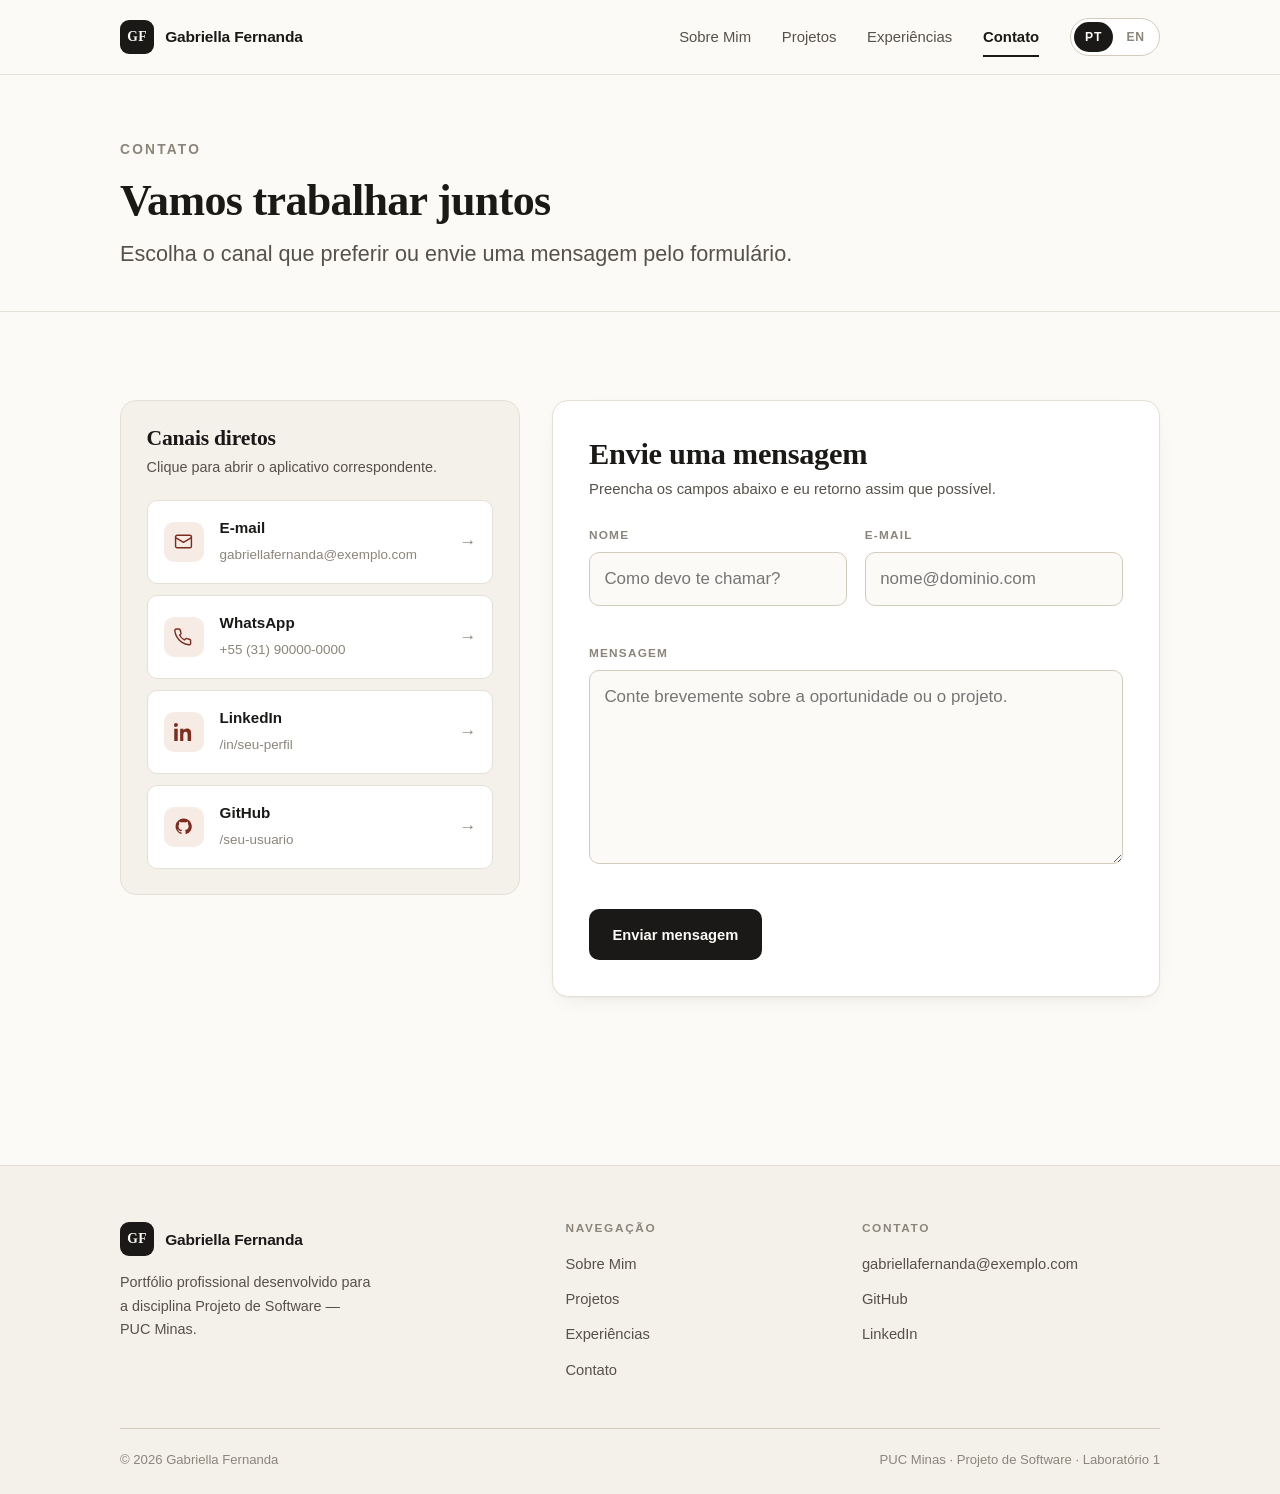
==== contato.html @ fc4c1d40 "portfolio - fase inicial" ====
<!DOCTYPE html>
<html lang="pt-BR">
<head>
  <meta charset="UTF-8">
  <meta name="viewport" content="width=device-width, initial-scale=1">
  <title>Contato — Gabriella Fernanda</title>
  <meta name="description" content="Fale com Gabriella Fernanda por e-mail, WhatsApp ou LinkedIn, ou envie uma mensagem pelo formulário.">
  <meta name="theme-color" content="#FBFAF7">

  <link rel="icon" href="assets/img/favicon.jpg" type="image/svg+xml">
  <link rel="preload" href="assets/fonts/inter-latin-wght-normal.woff2" as="font" type="font/woff2" crossorigin>
  <link rel="preload" href="assets/fonts/fraunces-latin-wght-normal.woff2" as="font" type="font/woff2" crossorigin>
  <link rel="stylesheet" href="assets/css/style.css">
</head>
<body>
  <a class="skip-link" href="#conteudo">Pular para o conteúdo</a>

  <!-- ============================= CABEÇALHO ============================= -->
  <header class="site-header">
    <div class="container site-header__inner">
      <a class="brand" href="index.html">
        <span class="brand__mark" aria-hidden="true">GF</span>
        <span class="brand__name">Gabriella Fernanda</span>
      </a>

      <button class="nav-toggle" type="button" aria-expanded="false"
              aria-controls="nav-principal" aria-label="Abrir menu">
        <span class="nav-toggle__bars" aria-hidden="true"></span>
      </button>

      <nav class="nav" id="nav-principal" aria-label="Navegação principal">
        <a class="nav__link" href="index.html"
           data-pt="Sobre Mim" data-en="About Me">Sobre Mim</a>
        <a class="nav__link" href="projetos.html"
           data-pt="Projetos" data-en="Projects">Projetos</a>
        <a class="nav__link" href="experiencias.html"
           data-pt="Experiências" data-en="Experience">Experiências</a>
        <a class="nav__link" href="contato.html" aria-current="page"
           data-pt="Contato" data-en="Contact">Contato</a>

        <div class="lang" role="group" aria-label="Idioma do site">
          <button type="button" class="lang__btn" data-lang-btn="pt" aria-pressed="true">PT</button>
          <button type="button" class="lang__btn" data-lang-btn="en" aria-pressed="false">EN</button>
        </div>
      </nav>
    </div>
  </header>

  <main id="conteudo">

    <!-- ============================ TÍTULO DA PÁGINA ============================ -->
    <section class="page-hero">
      <div class="container">
        <p class="eyebrow" data-pt="Contato" data-en="Contact">Contato</p>
        <h1 data-pt="Vamos trabalhar juntos" data-en="Let's work together">Vamos trabalhar juntos</h1>
        <p class="lead"
           data-pt="Escolha o canal que preferir ou envie uma mensagem pelo formulário."
           data-en="Pick your preferred channel or send a message through the form.">
          Escolha o canal que preferir ou envie uma mensagem pelo formulário.
        </p>
      </div>
    </section>

    <!-- =============================== CONTATO =============================== -->
    <section class="section" aria-labelledby="titulo-contato">
      <div class="container">
        <h2 class="visually-hidden" id="titulo-contato">Canais de contato e formulário</h2>

        <div class="contact-grid">

          <!-- ---------------------- canais diretos ---------------------- -->
          <aside class="channels" aria-labelledby="titulo-canais">
            <h3 id="titulo-canais" style="font-family:var(--font-display);font-size:var(--step-1);letter-spacing:-.01em;text-transform:none;color:var(--ink);margin-bottom:.35rem"
                data-pt="Canais diretos" data-en="Direct channels">Canais diretos</h3>
            <p class="muted" style="font-size:.9rem"
               data-pt="Clique para abrir o aplicativo correspondente."
               data-en="Click to open the corresponding app.">
              Clique para abrir o aplicativo correspondente.
            </p>

            <!-- TODO Lab01S02: trocar pelos seus endereços, número e perfis reais. -->
            <ul class="channel-list">
              <li>
                <a class="channel" href="mailto:gabriellafernanda@exemplo.com">
                  <span class="channel__icon" aria-hidden="true">
                    <svg width="19" height="19" viewBox="0 0 24 24" fill="none" stroke="currentColor" stroke-width="1.8" stroke-linecap="round" stroke-linejoin="round">
                      <rect x="2" y="4" width="20" height="16" rx="2"/><path d="m2 7 10 6 10-6"/>
                    </svg>
                  </span>
                  <span>
                    <span class="channel__label">E-mail</span>
                    <span class="channel__value">gabriellafernanda@exemplo.com</span>
                  </span>
                  <span class="channel__arrow" aria-hidden="true">→</span>
                </a>
              </li>

              <li>
                <a class="channel" href="https://wa.me/5531900000000" target="_blank" rel="noopener">
                  <span class="channel__icon" aria-hidden="true">
                    <svg width="19" height="19" viewBox="0 0 24 24" fill="none" stroke="currentColor" stroke-width="1.8" stroke-linecap="round" stroke-linejoin="round">
                      <path d="M21 15.5v3a2 2 0 0 1-2.2 2 19.8 19.8 0 0 1-8.6-3.1 19.5 19.5 0 0 1-6-6A19.8 19.8 0 0 1 1 2.7 2 2 0 0 1 3 .5h3a2 2 0 0 1 2 1.7c.1 1 .4 1.9.7 2.8a2 2 0 0 1-.4 2.1L7.1 8.4a16 16 0 0 0 6 6l1.3-1.3a2 2 0 0 1 2.1-.4c.9.3 1.8.6 2.8.7a2 2 0 0 1 1.7 2Z" transform="translate(0 2)"/>
                    </svg>
                  </span>
                  <span>
                    <span class="channel__label">WhatsApp</span>
                    <span class="channel__value">+55 (31) 90000-0000</span>
                  </span>
                  <span class="channel__arrow" aria-hidden="true">→</span>
                </a>
              </li>

              <li>
                <a class="channel" href="https://www.linkedin.com/" target="_blank" rel="noopener">
                  <span class="channel__icon" aria-hidden="true">
                    <svg width="19" height="19" viewBox="0 0 24 24" fill="currentColor">
                      <path d="M4.98 3.5A2.5 2.5 0 1 1 0 3.5a2.5 2.5 0 0 1 4.98 0ZM.3 8.4h4.4V24H.3V8.4Zm7.5 0h4.2v2.1h.1c.6-1.1 2-2.3 4.2-2.3 4.5 0 5.3 2.9 5.3 6.7V24h-4.4v-7.6c0-1.8 0-4.2-2.5-4.2s-2.9 2-2.9 4.1V24H7.8V8.4Z"/>
                    </svg>
                  </span>
                  <span>
                    <span class="channel__label">LinkedIn</span>
                    <span class="channel__value">/in/seu-perfil</span>
                  </span>
                  <span class="channel__arrow" aria-hidden="true">→</span>
                </a>
              </li>

              <li>
                <a class="channel" href="https://github.com/" target="_blank" rel="noopener">
                  <span class="channel__icon" aria-hidden="true">
                    <svg width="19" height="19" viewBox="0 0 24 24" fill="currentColor">
                      <path d="M12 2A10 10 0 0 0 8.8 21.5c.5.1.7-.2.7-.5v-1.7C6.7 19.9 6.1 18 6.1 18c-.5-1.2-1.2-1.5-1.2-1.5-.9-.7.1-.7.1-.7 1 .1 1.6 1.1 1.6 1.1.9 1.6 2.4 1.1 3 .9.1-.7.4-1.1.7-1.4-2.2-.3-4.6-1.1-4.6-5 0-1.1.4-2 1-2.7-.1-.3-.5-1.3.1-2.7 0 0 .9-.3 2.8 1 .8-.2 1.7-.3 2.5-.3s1.7.1 2.5.3c1.9-1.3 2.8-1 2.8-1 .6 1.4.2 2.4.1 2.7.7.7 1 1.6 1 2.7 0 3.9-2.4 4.7-4.6 5 .4.3.7.9.7 1.9v2.8c0 .3.2.6.7.5A10 10 0 0 0 12 2Z"/>
                    </svg>
                  </span>
                  <span>
                    <span class="channel__label">GitHub</span>
                    <span class="channel__value">/seu-usuario</span>
                  </span>
                  <span class="channel__arrow" aria-hidden="true">→</span>
                </a>
              </li>
            </ul>
          </aside>

          <!-- ------------------------ formulário ------------------------ -->
          <div class="form-card">
            <h3 style="font-family:var(--font-display);font-size:var(--step-2);letter-spacing:-.01em"
                data-pt="Envie uma mensagem" data-en="Send a message">Envie uma mensagem</h3>
            <p class="muted" style="font-size:.93rem;margin-top:.4rem"
               data-pt="Preencha os campos abaixo e eu retorno assim que possível."
               data-en="Fill in the fields below and I will get back to you as soon as possible.">
              Preencha os campos abaixo e eu retorno assim que possível.
            </p>

            <!-- TODO Lab01S02: conectar o envio real (EmailJS, Formspree ou back-end próprio). -->
            <form data-contact-form data-mailto="gabriellafernanda@exemplo.com" novalidate>
              <div class="form-grid">
                <div class="field">
                  <label for="nome" data-pt="Nome" data-en="Name">Nome</label>
                  <input type="text" id="nome" name="nome" autocomplete="name"
                         placeholder="Como devo te chamar?"
                         data-pt="Como devo te chamar?" data-en="What should I call you?"
                         data-lang-attr="placeholder" required>
                  <span class="field__error" aria-live="polite"></span>
                </div>

                <div class="field">
                  <label for="email" data-pt="E-mail" data-en="E-mail">E-mail</label>
                  <input type="email" id="email" name="email" autocomplete="email"
                         placeholder="nome@dominio.com"
                         data-pt="nome@dominio.com" data-en="name@domain.com"
                         data-lang-attr="placeholder" required>
                  <span class="field__error" aria-live="polite"></span>
                </div>

                <div class="field field--full">
                  <label for="mensagem" data-pt="Mensagem" data-en="Message">Mensagem</label>
                  <textarea id="mensagem" name="mensagem" rows="6"
                            placeholder="Conte brevemente sobre a oportunidade ou o projeto."
                            data-pt="Conte brevemente sobre a oportunidade ou o projeto."
                            data-en="Briefly describe the opportunity or project."
                            data-lang-attr="placeholder" required></textarea>
                  <span class="field__error" aria-live="polite"></span>
                </div>
              </div>

              <div class="form-actions">
                <button type="submit" class="btn btn--primary"
                        data-pt="Enviar mensagem" data-en="Send message">Enviar mensagem</button>
              </div>

              <p class="form-status" data-form-status role="status" aria-live="polite" hidden></p>
            </form>
          </div>

        </div>
      </div>
    </section>

  </main>

  <!-- ============================== RODAPÉ ============================== -->
  <footer class="site-footer">
    <div class="container">
      <div class="site-footer__grid">
        <div>
          <a class="brand" href="index.html">
            <span class="brand__mark" aria-hidden="true">GF</span>
            <span class="brand__name">Gabriella Fernanda</span>
          </a>
          <p class="muted" style="margin-top:.9rem;font-size:.9rem;max-width:34ch"
             data-pt="Portfólio profissional desenvolvido para a disciplina Projeto de Software — PUC Minas."
             data-en="Professional portfolio built for the Software Design course — PUC Minas.">
            Portfólio profissional desenvolvido para a disciplina Projeto de Software — PUC Minas.
          </p>
        </div>

        <div>
          <h3 data-pt="Navegação" data-en="Navigation">Navegação</h3>
          <ul class="footer-nav">
            <li><a href="index.html" data-pt="Sobre Mim" data-en="About Me">Sobre Mim</a></li>
            <li><a href="projetos.html" data-pt="Projetos" data-en="Projects">Projetos</a></li>
            <li><a href="experiencias.html" data-pt="Experiências" data-en="Experience">Experiências</a></li>
            <li><a href="contato.html" data-pt="Contato" data-en="Contact">Contato</a></li>
          </ul>
        </div>

        <div>
          <h3 data-pt="Contato" data-en="Contact">Contato</h3>
          <ul class="footer-nav">
            <li><a href="mailto:gabriellafernanda@exemplo.com">gabriellafernanda@exemplo.com</a></li>
            <li><a href="https://github.com/" target="_blank" rel="noopener">GitHub</a></li>
            <li><a href="https://www.linkedin.com/" target="_blank" rel="noopener">LinkedIn</a></li>
          </ul>
        </div>
      </div>

      <div class="site-footer__bottom">
        <span>© <span data-year>2026</span> Gabriella Fernanda</span>
        <span>PUC Minas · Projeto de Software · Laboratório 1</span>
      </div>
    </div>
  </footer>

  <script src="assets/js/main.js" defer></script>
</body>
</html>
---- assets/css/style.css ----
@font-face {
  font-family: "Fraunces";
  font-style: normal;
  font-weight: 100 900;
  font-display: swap;
  src: url("../fonts/fraunces-latin-wght-normal.woff2") format("woff2");
  unicode-range: U+0000-00FF, U+0131, U+0152-0153, U+02BB-02BC, U+02C6, U+02DA,
                 U+02DC, U+0304, U+0308, U+0329, U+2000-206F, U+20AC, U+2122,
                 U+2191, U+2193, U+2212, U+2215, U+FEFF, U+FFFD;
}
@font-face {
  font-family: "Fraunces";
  font-style: normal;
  font-weight: 100 900;
  font-display: swap;
  src: url("../fonts/fraunces-latin-ext-wght-normal.woff2") format("woff2");
  unicode-range: U+0100-02BA, U+02BD-02C5, U+02C7-02CC, U+02CE-02D7, U+02DD-02FF,
                 U+1E00-1E9F, U+1EF2-1EFF, U+2020, U+20A0-20AB, U+20AD-20C0,
                 U+2113, U+2C60-2C7F, U+A720-A7FF;
}
@font-face {
  font-family: "Fraunces";
  font-style: italic;
  font-weight: 100 900;
  font-display: swap;
  src: url("../fonts/fraunces-latin-wght-italic.woff2") format("woff2");
  unicode-range: U+0000-00FF, U+0131, U+0152-0153, U+02BB-02BC, U+02C6, U+02DA,
                 U+02DC, U+0304, U+0308, U+0329, U+2000-206F, U+20AC, U+2122,
                 U+2191, U+2193, U+2212, U+2215, U+FEFF, U+FFFD;
}
@font-face {
  font-family: "Inter";
  font-style: normal;
  font-weight: 100 900;
  font-display: swap;
  src: url("../fonts/inter-latin-wght-normal.woff2") format("woff2");
  unicode-range: U+0000-00FF, U+0131, U+0152-0153, U+02BB-02BC, U+02C6, U+02DA,
                 U+02DC, U+0304, U+0308, U+0329, U+2000-206F, U+20AC, U+2122,
                 U+2191, U+2193, U+2212, U+2215, U+FEFF, U+FFFD;
}
@font-face {
  font-family: "Inter";
  font-style: normal;
  font-weight: 100 900;
  font-display: swap;
  src: url("../fonts/inter-latin-ext-wght-normal.woff2") format("woff2");
  unicode-range: U+0100-02BA, U+02BD-02C5, U+02C7-02CC, U+02CE-02D7, U+02DD-02FF,
                 U+1E00-1E9F, U+1EF2-1EFF, U+2020, U+20A0-20AB, U+20AD-20C0,
                 U+2113, U+2C60-2C7F, U+A720-A7FF;
}

/* ------------------------------------------------ 1. Tokens */
:root {
  /* cores — identidade clara / editorial */
  --paper:       #FBFAF7;
  --paper-2:     #F4F1EA;
  --card:        #FFFFFF;
  --ink:         #1A1917;
  --ink-2:       #56514A;
  --ink-3:       #8B857A;
  --line:        #E5E0D5;
  --line-strong: #D3CCBD;
  --accent:      #A63D2A;
  --accent-ink:  #7E2C1D;
  --accent-soft: #F7EBE6;

  /* tipografia */
  --font-display: "Fraunces", "Iowan Old Style", Georgia, "Times New Roman", serif;
  --font-text:    "Inter", -apple-system, BlinkMacSystemFont, "Segoe UI", Roboto, Arial, sans-serif;

  /* escala */
  --step--1: clamp(0.80rem, 0.78rem + 0.10vw, 0.86rem);
  --step-0:  clamp(0.98rem, 0.95rem + 0.16vw, 1.06rem);
  --step-1:  clamp(1.15rem, 1.08rem + 0.35vw, 1.35rem);
  --step-2:  clamp(1.45rem, 1.30rem + 0.75vw, 1.95rem);
  --step-3:  clamp(1.85rem, 1.55rem + 1.50vw, 2.85rem);
  --step-4:  clamp(2.30rem, 1.75rem + 2.60vw, 4.10rem);

  /* espaçamento e forma */
  --container: 1120px;
  --gutter: clamp(1.25rem, 4vw, 2.5rem);
  --radius: 10px;
  --radius-lg: 16px;
  --header-h: 74px;
  --shadow: 0 1px 2px rgba(26, 25, 23, .04), 0 8px 24px -12px rgba(26, 25, 23, .12);
  --shadow-lg: 0 2px 4px rgba(26, 25, 23, .05), 0 20px 48px -20px rgba(26, 25, 23, .22);
  --ease: cubic-bezier(.2, .8, .2, 1);
}

/* -------------------------------------------- 2. Reset/base */
*, *::before, *::after { box-sizing: border-box; }

html { -webkit-text-size-adjust: 100%; scroll-behavior: smooth; }

body {
  margin: 0;
  background: var(--paper);
  color: var(--ink);
  font-family: var(--font-text);
  font-size: var(--step-0);
  line-height: 1.65;
  -webkit-font-smoothing: antialiased;
  text-rendering: optimizeLegibility;
}

img, svg { max-width: 100%; display: block; }

/* height:auto impede que os atributos width/height do HTML travem a
   altura e anulem o aspect-ratio definido no CSS */
img { height: auto; }

a { color: inherit; }

button, input, textarea, select { font: inherit; color: inherit; }

hr { border: 0; border-top: 1px solid var(--line); margin: 0; }

::selection { background: var(--accent-soft); color: var(--accent-ink); }

/* ------------------------------------------- 3. Tipografia */
h1, h2, h3, h4 {
  font-family: var(--font-display);
  font-weight: 600;
  line-height: 1.12;
  letter-spacing: -0.015em;
  margin: 0;
  text-wrap: balance;
}

h1 { font-size: var(--step-4); }
h2 { font-size: var(--step-3); }
h3 { font-size: var(--step-1); letter-spacing: -0.01em; }

p { margin: 0 0 1em; max-width: 68ch; text-wrap: pretty; }
p:last-child { margin-bottom: 0; }

.eyebrow {
  font-family: var(--font-text);
  font-size: var(--step--1);
  font-weight: 600;
  letter-spacing: .16em;
  text-transform: uppercase;
  color: var(--ink-3);
  margin: 0 0 .9rem;
}

.lead { font-size: var(--step-1); color: var(--ink-2); line-height: 1.55; }

.muted { color: var(--ink-2); }

.link {
  color: var(--accent-ink);
  text-decoration: none;
  border-bottom: 1px solid color-mix(in srgb, var(--accent) 40%, transparent);
  padding-bottom: 1px;
  transition: border-color .18s, color .18s;
}
.link:hover { border-bottom-color: var(--accent); }

/* -------------------------------------------- 4. Containers */
.container {
  width: 100%;
  max-width: var(--container);
  margin-inline: auto;
  padding-inline: var(--gutter);
}

.section { padding-block: clamp(3rem, 7vw, 5.5rem); }
.section--tight { padding-block: clamp(2rem, 4vw, 3rem); }
.section--alt { background: var(--paper-2); }

.section-head { margin-bottom: clamp(1.75rem, 4vw, 2.75rem); }

.stack > * + * { margin-top: 1rem; }

/* --------------------------------- 5. Cabeçalho e navegação */
.site-header {
  position: sticky;
  top: 0;
  z-index: 60;
  background: color-mix(in srgb, var(--paper) 88%, transparent);
  backdrop-filter: saturate(1.4) blur(10px);
  border-bottom: 1px solid var(--line);
}

.site-header__inner {
  min-height: var(--header-h);
  display: flex;
  align-items: center;
  gap: 1.25rem;
}

.brand {
  display: inline-flex;
  align-items: center;
  gap: .7rem;
  text-decoration: none;
  font-weight: 700;
  letter-spacing: -0.01em;
  margin-right: auto;
}
.brand__mark {
  width: 34px; height: 34px;
  display: grid; place-items: center;
  border-radius: 9px;
  background: var(--ink);
  color: var(--paper);
  font-family: var(--font-display);
  font-size: .85rem;
  letter-spacing: .02em;
  flex: none;
}
.brand__name { font-size: .97rem; }

.nav { display: flex; align-items: center; gap: clamp(1rem, 2.4vw, 2rem); }

.nav__link {
  position: relative;
  text-decoration: none;
  font-size: .93rem;
  font-weight: 500;
  color: var(--ink-2);
  padding-block: .35rem;
  transition: color .18s;
}
.nav__link::after {
  content: "";
  position: absolute; left: 0; right: 0; bottom: -2px;
  height: 2px; background: var(--ink);
  transform: scaleX(0); transform-origin: left;
  transition: transform .22s var(--ease);
}
.nav__link:hover { color: var(--ink); }
.nav__link:hover::after { transform: scaleX(1); }
.nav__link[aria-current="page"] { color: var(--ink); font-weight: 600; }
.nav__link[aria-current="page"]::after { transform: scaleX(1); }

/* alternador de idioma PT / EN */
.lang {
  display: inline-flex;
  align-items: center;
  gap: 2px;
  padding: 3px;
  border: 1px solid var(--line-strong);
  border-radius: 999px;
  background: var(--card);
}
.lang__btn {
  border: 0;
  background: transparent;
  border-radius: 999px;
  padding: .3rem .7rem;
  font-size: .76rem;
  font-weight: 700;
  letter-spacing: .06em;
  color: var(--ink-3);
  cursor: pointer;
  transition: background .18s, color .18s;
}
.lang__btn[aria-pressed="true"] { background: var(--ink); color: var(--paper); }

/* botão hambúrguer (mobile) */
.nav-toggle {
  display: none;
  width: 42px; height: 42px;
  align-items: center; justify-content: center;
  border: 1px solid var(--line-strong);
  border-radius: 9px;
  background: var(--card);
  cursor: pointer;
}
.nav-toggle__bars, .nav-toggle__bars::before, .nav-toggle__bars::after {
  content: "";
  display: block;
  width: 18px; height: 2px;
  background: var(--ink);
  border-radius: 2px;
  transition: transform .22s var(--ease), opacity .18s;
}
.nav-toggle__bars::before { transform: translateY(-6px); }
.nav-toggle__bars::after  { transform: translateY(4px); }
.nav-toggle[aria-expanded="true"] .nav-toggle__bars { background: transparent; }
.nav-toggle[aria-expanded="true"] .nav-toggle__bars::before { transform: rotate(45deg); }
.nav-toggle[aria-expanded="true"] .nav-toggle__bars::after  { transform: translateY(-2px) rotate(-45deg); }

/* --------------------------------------------- 6. Rodapé */
.site-footer {
  background: var(--paper-2);
  border-top: 1px solid var(--line);
  padding-block: clamp(2.5rem, 5vw, 3.5rem) 1.5rem;
  margin-top: clamp(3rem, 7vw, 5rem);
}
.site-footer__grid {
  display: grid;
  grid-template-columns: 1.6fr 1fr 1.2fr;
  gap: clamp(1.5rem, 4vw, 3rem);
}
.site-footer h3 {
  font-family: var(--font-text);
  font-size: .74rem;
  font-weight: 700;
  letter-spacing: .14em;
  text-transform: uppercase;
  color: var(--ink-3);
  margin-bottom: .9rem;
}
.footer-nav { list-style: none; margin: 0; padding: 0; display: grid; gap: .45rem; }
.footer-nav a { text-decoration: none; color: var(--ink-2); font-size: .92rem; }
.footer-nav a:hover { color: var(--accent-ink); }
.site-footer__bottom {
  margin-top: clamp(2rem, 4vw, 2.75rem);
  padding-top: 1.25rem;
  border-top: 1px solid var(--line-strong);
  display: flex; flex-wrap: wrap; gap: .5rem 1.5rem;
  justify-content: space-between;
  font-size: .82rem;
  color: var(--ink-3);
}

/* ---------------------------------------- 7. Componentes */
/* botões */
.btn {
  display: inline-flex; align-items: center; justify-content: center; gap: .5rem;
  padding: .78rem 1.4rem;
  border-radius: var(--radius);
  border: 1px solid transparent;
  font-size: .92rem; font-weight: 600;
  text-decoration: none;
  cursor: pointer;
  transition: transform .16s var(--ease), background .18s, border-color .18s, color .18s;
}
.btn:active { transform: translateY(1px); }
.btn--primary { background: var(--ink); color: var(--paper); }
.btn--primary:hover { background: var(--accent-ink); }
.btn--ghost { background: transparent; border-color: var(--line-strong); color: var(--ink); }
.btn--ghost:hover { border-color: var(--ink); background: var(--card); }
.btn--light { background: var(--paper); color: var(--ink); }
.btn--light:hover { background: #fff; }

.btn-row { display: flex; flex-wrap: wrap; gap: .75rem; margin-top: 1.75rem; }

/* chips / tags */
.chips { display: flex; flex-wrap: wrap; gap: .5rem; padding: 0; margin: 0; list-style: none; }
.chip {
  display: inline-flex; align-items: center; gap: .4rem;
  padding: .33rem .8rem;
  border: 1px solid var(--line-strong);
  border-radius: 999px;
  background: var(--card);
  font-size: .8rem;
  color: var(--ink-2);
  white-space: nowrap;
}
.chip--status { color: var(--accent-ink); background: var(--accent-soft); border-color: color-mix(in srgb, var(--accent) 25%, transparent); font-weight: 600; }
.chip--status .dot { width: 7px; height: 7px; border-radius: 50%; background: var(--accent); flex: none; }

/* filtro de projetos */
.filters { display: flex; flex-wrap: wrap; gap: .5rem; }
.filter {
  padding: .4rem .95rem;
  border: 1px solid var(--line-strong);
  border-radius: 999px;
  background: var(--card);
  font-size: .84rem; font-weight: 500;
  color: var(--ink-2);
  cursor: pointer;
  transition: background .18s, color .18s, border-color .18s;
}
.filter:hover { border-color: var(--ink-3); }
.filter[aria-pressed="true"] { background: var(--ink); border-color: var(--ink); color: var(--paper); }

/* cards */
.cards { display: grid; grid-template-columns: repeat(3, 1fr); gap: 1.25rem; }
.card {
  background: var(--card);
  border: 1px solid var(--line);
  border-radius: var(--radius-lg);
  padding: 1.6rem;
  box-shadow: var(--shadow);
}
.card__icon {
  width: 40px; height: 40px;
  display: grid; place-items: center;
  border-radius: 10px;
  background: var(--accent-soft);
  color: var(--accent-ink);
  margin-bottom: 1.1rem;
}
.card h3 { margin-bottom: .5rem; }
.card p { font-size: .93rem; color: var(--ink-2); }

/* linha do tempo de projetos */
.timeline { position: relative; margin: 0; padding: 0 0 0 clamp(0px, 3vw, 92px); list-style: none; }
.timeline::before {
  content: "";
  position: absolute;
  left: clamp(7px, calc(3vw + 7px), 99px);
  top: 18px; bottom: 18px;
  width: 2px; background: var(--line-strong);
}
.timeline > li { position: relative; padding-left: 3.25rem; }
.timeline > li + li { margin-top: clamp(2rem, 4vw, 3rem); }
.timeline__marker {
  position: absolute; left: 0; top: 14px;
  width: 16px; height: 16px; border-radius: 50%;
  background: var(--ink);
  box-shadow: 0 0 0 5px var(--paper), 0 0 0 6px var(--line-strong);
}
.timeline__year {
  position: absolute; left: -84px; top: 10px;
  width: 68px; text-align: right;
  font-size: .85rem; font-weight: 700; color: var(--ink-2);
  font-variant-numeric: tabular-nums;
}

.project {
  display: grid;
  grid-template-columns: 340px 1fr;
  background: var(--card);
  border: 1px solid var(--line);
  border-radius: var(--radius-lg);
  overflow: hidden;
  box-shadow: var(--shadow);
  transition: box-shadow .25s var(--ease), transform .25s var(--ease);
}
.project:hover { box-shadow: var(--shadow-lg); transform: translateY(-2px); }
.project__media { background: var(--paper-2); border-right: 1px solid var(--line); }
.project__media img { width: 100%; height: 100%; object-fit: cover; aspect-ratio: 4 / 3; }
.project__body { padding: 1.6rem 1.75rem; display: flex; flex-direction: column; gap: .9rem; }
.project__body h3 { font-size: var(--step-2); }
.project__desc { font-size: .95rem; color: var(--ink-2); margin: 0; }
.project__links {
  margin-top: auto; padding-top: 1rem; border-top: 1px solid var(--line);
  display: flex; flex-wrap: wrap; gap: .35rem 1.5rem; align-items: center;
}
.project__link {
  display: inline-flex; align-items: center; gap: .45rem;
  font-size: .9rem; font-weight: 600; text-decoration: none;
  color: var(--ink);
  border-bottom: 1px solid var(--line-strong);
  padding-bottom: 2px;
  transition: color .18s, border-color .18s;
}
.project__link:hover { color: var(--accent-ink); border-color: var(--accent); }
.project__link--muted { color: var(--ink-2); font-weight: 500; }

/* lista de experiências */
.experiences { list-style: none; margin: 0; padding: 0; border-top: 1px solid var(--line); }
.experience {
  display: grid;
  grid-template-columns: 220px 1fr;
  gap: clamp(1rem, 3vw, 2.5rem);
  padding-block: clamp(1.5rem, 3vw, 2.25rem);
  border-bottom: 1px solid var(--line);
}
.experience__meta { display: flex; flex-direction: column; gap: .6rem; align-items: flex-start; }
.experience__period { font-size: .88rem; font-weight: 600; color: var(--ink-2); font-variant-numeric: tabular-nums; }
.experience h3 { font-size: var(--step-1); margin-bottom: .15rem; }
.experience__role { font-size: .92rem; color: var(--accent-ink); font-weight: 600; margin: 0 0 .6rem; }
.experience p { font-size: .94rem; color: var(--ink-2); }

/* contato */
.contact-grid { display: grid; grid-template-columns: 400px 1fr; gap: clamp(1.25rem, 3vw, 2rem); align-items: start; }
.channels { background: var(--paper-2); border: 1px solid var(--line); border-radius: var(--radius-lg); padding: 1.6rem; }
.channel-list { list-style: none; margin: 1.25rem 0 0; padding: 0; display: grid; gap: .7rem; }
.channel {
  display: flex; align-items: center; gap: 1rem;
  padding: .9rem 1rem;
  background: var(--card);
  border: 1px solid var(--line);
  border-radius: var(--radius);
  text-decoration: none;
  transition: border-color .18s, transform .18s var(--ease), box-shadow .18s;
}
.channel:hover { border-color: var(--line-strong); transform: translateX(3px); box-shadow: var(--shadow); }
.channel__icon {
  width: 40px; height: 40px; flex: none;
  display: grid; place-items: center;
  border-radius: 10px;
  background: var(--accent-soft);
  color: var(--accent-ink);
}
.channel__label { font-weight: 600; font-size: .95rem; display: block; }
.channel__value { font-size: .84rem; color: var(--ink-3); }
.channel__arrow { margin-left: auto; color: var(--ink-3); }

.form-card { background: var(--card); border: 1px solid var(--line); border-radius: var(--radius-lg); padding: clamp(1.5rem, 3vw, 2.25rem); box-shadow: var(--shadow); }
.form-grid { display: grid; grid-template-columns: 1fr 1fr; gap: 1.1rem; margin-top: 1.5rem; }
.field { display: flex; flex-direction: column; gap: .4rem; }
.field--full { grid-column: 1 / -1; }
.field label { font-size: .74rem; font-weight: 700; letter-spacing: .1em; text-transform: uppercase; color: var(--ink-3); }
.field input, .field textarea {
  width: 100%;
  padding: .75rem .9rem;
  border: 1px solid var(--line-strong);
  border-radius: var(--radius);
  background: var(--paper);
  transition: border-color .18s, box-shadow .18s, background .18s;
}
.field textarea { resize: vertical; min-height: 150px; }
.field input:focus, .field textarea:focus {
  outline: none;
  background: var(--card);
  border-color: var(--ink);
  box-shadow: 0 0 0 3px color-mix(in srgb, var(--ink) 10%, transparent);
}
.field input[aria-invalid="true"], .field textarea[aria-invalid="true"] { border-color: var(--accent); }
.field__error { font-size: .8rem; color: var(--accent-ink); min-height: 1.15em; }

.form-note { font-size: .82rem; color: var(--ink-3); margin: 0; }
.form-actions { display: flex; flex-wrap: wrap; align-items: center; gap: 1rem; margin-top: 1.5rem; }

.form-status {
  margin-top: 1.25rem;
  padding: .9rem 1.1rem;
  border-radius: var(--radius);
  border: 1px solid var(--line-strong);
  background: var(--paper-2);
  font-size: .9rem;
}
.form-status[hidden] { display: none; }
.form-status--ok { background: var(--accent-soft); border-color: color-mix(in srgb, var(--accent) 30%, transparent); color: var(--accent-ink); }

/* ------------------------------------- 8. Seções específicas */
.hero { background: var(--paper-2); border-bottom: 1px solid var(--line); padding-block: clamp(3rem, 8vw, 6rem); }
.hero__grid { display: grid; grid-template-columns: 1.1fr .9fr; gap: clamp(2rem, 5vw, 4.5rem); align-items: center; }
.hero h1 { margin-bottom: 1.25rem; }
.hero h1 em { font-style: italic; color: var(--accent-ink); }
.hero__portrait { position: relative; margin: 0; }
.hero__portrait img {
  width: 100%;
  border-radius: var(--radius-lg);
  border: 1px solid var(--line-strong);
  aspect-ratio: 4 / 5;   /* retrato — troque a foto mantendo esta proporção */
  object-fit: cover;
  background: var(--card);
}
.hero__portrait .chip--status { position: absolute; left: 1rem; bottom: -.85rem; box-shadow: var(--shadow); }

.page-hero { border-bottom: 1px solid var(--line); padding-block: clamp(2.5rem, 6vw, 4rem) clamp(1.75rem, 4vw, 2.5rem); }
.page-hero h1 { font-size: var(--step-3); margin-bottom: .75rem; }
.page-hero .lead { max-width: 62ch; }

.about-head { display: flex; flex-wrap: wrap; gap: 1rem; align-items: center; justify-content: space-between; margin-bottom: 1.5rem; }
.lang-switch { display: inline-flex; gap: 2px; padding: 3px; border: 1px solid var(--line-strong); border-radius: 999px; background: var(--card); }
.lang-switch button {
  border: 0; background: transparent; border-radius: 999px;
  padding: .38rem .95rem; font-size: .82rem; font-weight: 600;
  color: var(--ink-3); cursor: pointer; transition: background .18s, color .18s;
}
.lang-switch button[aria-pressed="true"] { background: var(--ink); color: var(--paper); }

.cta {
  background: var(--ink);
  color: var(--paper);
  border-radius: var(--radius-lg);
  padding: clamp(1.75rem, 4vw, 2.75rem);
  display: flex; flex-wrap: wrap; gap: 1.5rem;
  align-items: center; justify-content: space-between;
}
.cta h2 { font-size: var(--step-2); margin-bottom: .4rem; }
.cta p { color: color-mix(in srgb, var(--paper) 72%, transparent); margin: 0; }

.empty-state {
  border: 1px dashed var(--line-strong);
  border-radius: var(--radius-lg);
  padding: 2rem;
  text-align: center;
  color: var(--ink-3);
  font-size: .92rem;
}
.empty-state[hidden] { display: none; }

/* ------------------------------------- 9. Responsividade */
@media (max-width: 1000px) {
  .cards { grid-template-columns: 1fr 1fr; }
  .contact-grid { grid-template-columns: 1fr; }
  .project { grid-template-columns: 260px 1fr; }
}

@media (max-width: 860px) {
  .nav-toggle { display: inline-flex; }
  .nav {
    position: fixed;
    inset: var(--header-h) 0 auto 0;
    flex-direction: column;
    align-items: stretch;
    gap: 0;
    padding: .5rem var(--gutter) 1.25rem;
    background: var(--paper);
    border-bottom: 1px solid var(--line);
    box-shadow: var(--shadow-lg);
    transform: translateY(-8px);
    opacity: 0;
    visibility: hidden;
    transition: opacity .2s, transform .2s var(--ease), visibility .2s;
  }
  .nav[data-open="true"] { opacity: 1; visibility: visible; transform: translateY(0); }
  .nav__link { padding: .85rem 0; border-bottom: 1px solid var(--line); font-size: 1rem; }
  .nav__link::after { display: none; }
  .nav__link[aria-current="page"] { color: var(--accent-ink); }
  .nav .lang { align-self: flex-start; margin-top: 1rem; }

  .hero__grid { grid-template-columns: 1fr; }
  .hero__portrait { order: -1; max-width: 380px; }
  .project { grid-template-columns: 1fr; }
  .project__media { border-right: 0; border-bottom: 1px solid var(--line); }
  .project__media img { aspect-ratio: 16 / 9; }
  .experience { grid-template-columns: 1fr; gap: .75rem; }
  .experience__meta { flex-direction: row; align-items: center; gap: .9rem; }
  .site-footer__grid { grid-template-columns: 1fr 1fr; }
  .timeline { padding-left: 0; }
  .timeline::before { left: 7px; }
  .timeline__year { position: static; width: auto; text-align: left; display: block; margin-bottom: .5rem; }
  .timeline > li { padding-left: 2.25rem; }
}

@media (max-width: 620px) {
  .hero__portrait { max-width: 264px; }
  .cards { grid-template-columns: 1fr; }
  .form-grid { grid-template-columns: 1fr; }
  .site-footer__grid { grid-template-columns: 1fr; }
  .btn { width: 100%; }
  .btn-row { flex-direction: column; align-items: stretch; }
  .cta { flex-direction: column; align-items: flex-start; }
}

/* -------------------------- 10. Acessibilidade e utilitários */
.skip-link {
  position: absolute; left: -9999px; top: 0; z-index: 100;
  background: var(--ink); color: var(--paper);
  padding: .75rem 1.25rem; border-radius: 0 0 var(--radius) 0;
  text-decoration: none; font-weight: 600;
}
.skip-link:focus { left: 0; }

:where(a, button, input, textarea, [tabindex]):focus-visible {
  outline: 2px solid var(--accent);
  outline-offset: 3px;
  border-radius: 4px;
}

.visually-hidden {
  position: absolute !important;
  width: 1px; height: 1px;
  margin: -1px; padding: 0;
  overflow: hidden; clip: rect(0 0 0 0); white-space: nowrap; border: 0;
}

[hidden] { display: none !important; }

@media (prefers-reduced-motion: reduce) {
  html { scroll-behavior: auto; }
  *, *::before, *::after {
    animation-duration: .001ms !important;
    transition-duration: .001ms !important;
  }
}

@media print {
  .site-header, .site-footer, .nav-toggle, .cta, .filters { display: none !important; }
  body { background: #fff; }
}
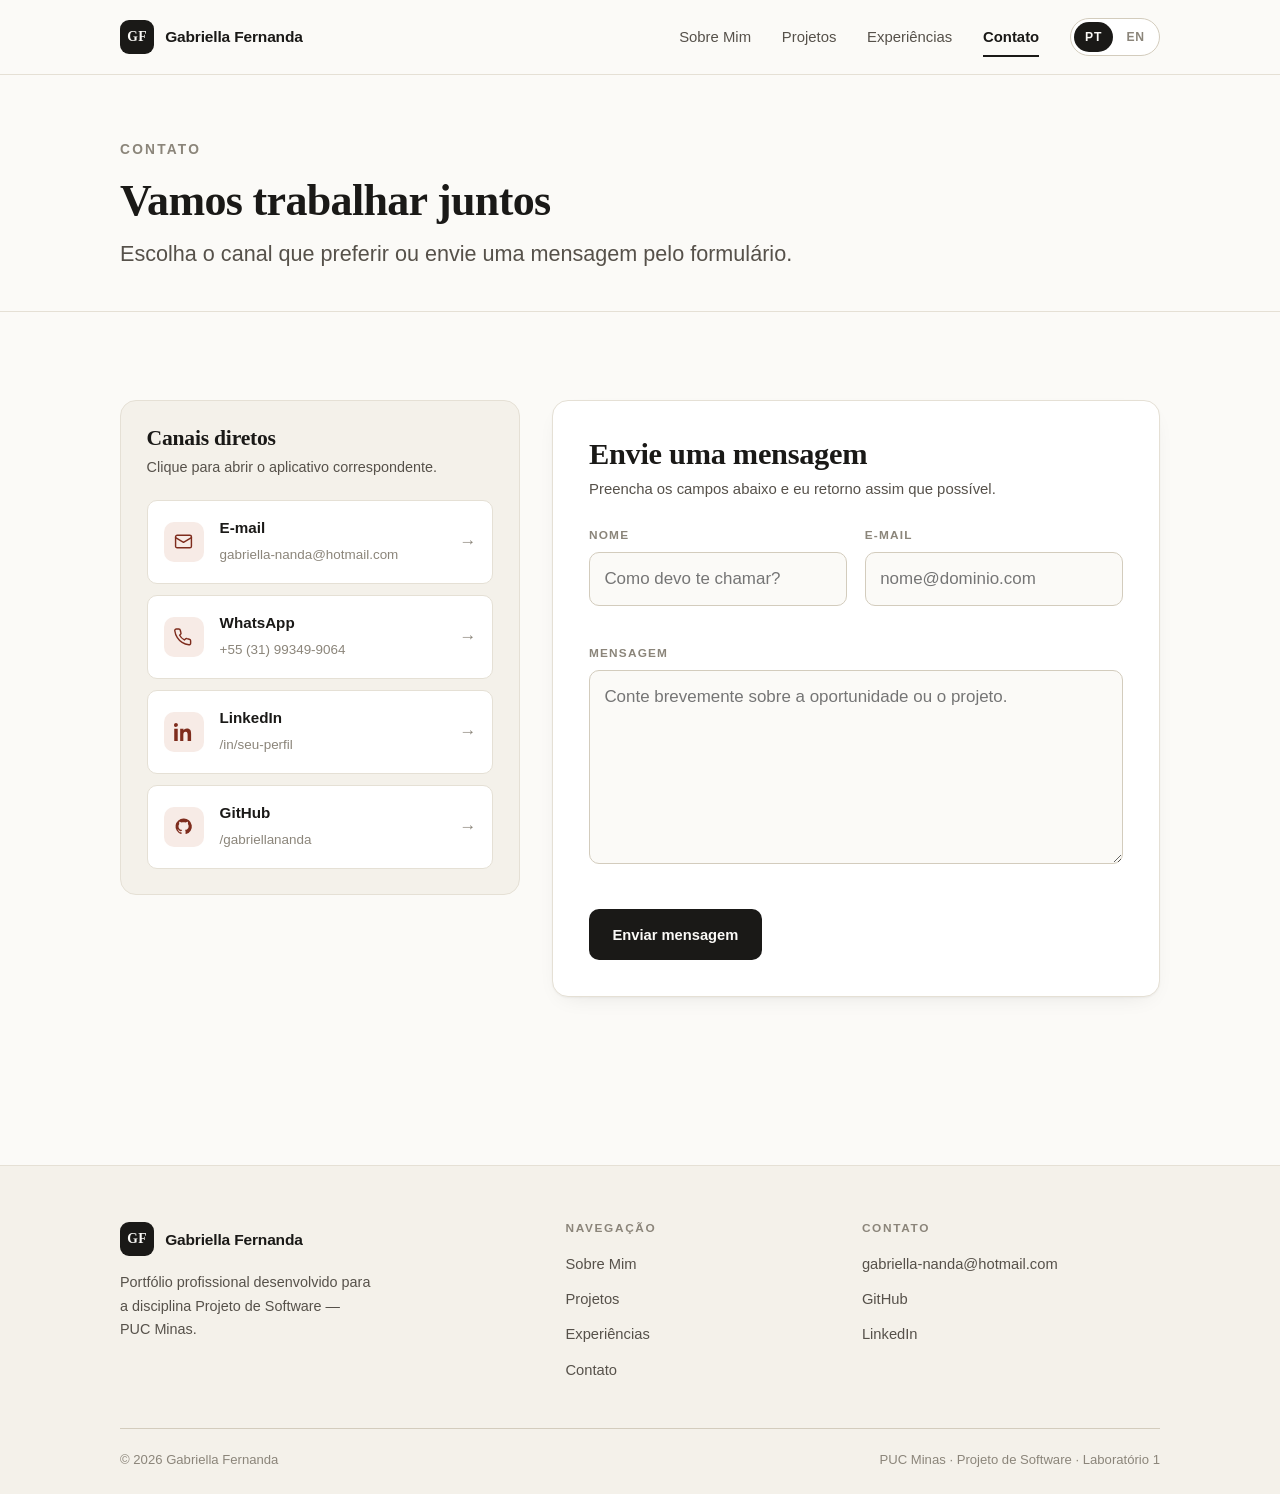
==== commit e5cbe435: "Atualizações" ====
--- a/contato.html
+++ b/contato.html
@@ -81,7 +81,7 @@
             <!-- TODO Lab01S02: trocar pelos seus endereços, número e perfis reais. -->
             <ul class="channel-list">
               <li>
-                <a class="channel" href="mailto:gabriellafernanda@exemplo.com">
+                <a class="channel" href="mailto:gabriella-nanda@hotmail.com">
                   <span class="channel__icon" aria-hidden="true">
                     <svg width="19" height="19" viewBox="0 0 24 24" fill="none" stroke="currentColor" stroke-width="1.8" stroke-linecap="round" stroke-linejoin="round">
                       <rect x="2" y="4" width="20" height="16" rx="2"/><path d="m2 7 10 6 10-6"/>
@@ -89,14 +89,14 @@
                   </span>
                   <span>
                     <span class="channel__label">E-mail</span>
-                    <span class="channel__value">gabriellafernanda@exemplo.com</span>
-                  </span>
-                  <span class="channel__arrow" aria-hidden="true">→</span>
-                </a>
-              </li>
-
-              <li>
-                <a class="channel" href="https://wa.me/5531900000000" target="_blank" rel="noopener">
+                    <span class="channel__value">gabriella-nanda@hotmail.com</span>
+                  </span>
+                  <span class="channel__arrow" aria-hidden="true">→</span>
+                </a>
+              </li>
+
+              <li>
+                <a class="channel" href="https://wa.me/5531993499064" target="_blank" rel="noopener">
                   <span class="channel__icon" aria-hidden="true">
                     <svg width="19" height="19" viewBox="0 0 24 24" fill="none" stroke="currentColor" stroke-width="1.8" stroke-linecap="round" stroke-linejoin="round">
                       <path d="M21 15.5v3a2 2 0 0 1-2.2 2 19.8 19.8 0 0 1-8.6-3.1 19.5 19.5 0 0 1-6-6A19.8 19.8 0 0 1 1 2.7 2 2 0 0 1 3 .5h3a2 2 0 0 1 2 1.7c.1 1 .4 1.9.7 2.8a2 2 0 0 1-.4 2.1L7.1 8.4a16 16 0 0 0 6 6l1.3-1.3a2 2 0 0 1 2.1-.4c.9.3 1.8.6 2.8.7a2 2 0 0 1 1.7 2Z" transform="translate(0 2)"/>
@@ -104,7 +104,7 @@
                   </span>
                   <span>
                     <span class="channel__label">WhatsApp</span>
-                    <span class="channel__value">+55 (31) 90000-0000</span>
+                    <span class="channel__value">+55 (31) 99349-9064</span>
                   </span>
                   <span class="channel__arrow" aria-hidden="true">→</span>
                 </a>
@@ -126,7 +126,7 @@
               </li>
 
               <li>
-                <a class="channel" href="https://github.com/" target="_blank" rel="noopener">
+                <a class="channel" href="https://github.com/gabriellananda" target="_blank" rel="noopener">
                   <span class="channel__icon" aria-hidden="true">
                     <svg width="19" height="19" viewBox="0 0 24 24" fill="currentColor">
                       <path d="M12 2A10 10 0 0 0 8.8 21.5c.5.1.7-.2.7-.5v-1.7C6.7 19.9 6.1 18 6.1 18c-.5-1.2-1.2-1.5-1.2-1.5-.9-.7.1-.7.1-.7 1 .1 1.6 1.1 1.6 1.1.9 1.6 2.4 1.1 3 .9.1-.7.4-1.1.7-1.4-2.2-.3-4.6-1.1-4.6-5 0-1.1.4-2 1-2.7-.1-.3-.5-1.3.1-2.7 0 0 .9-.3 2.8 1 .8-.2 1.7-.3 2.5-.3s1.7.1 2.5.3c1.9-1.3 2.8-1 2.8-1 .6 1.4.2 2.4.1 2.7.7.7 1 1.6 1 2.7 0 3.9-2.4 4.7-4.6 5 .4.3.7.9.7 1.9v2.8c0 .3.2.6.7.5A10 10 0 0 0 12 2Z"/>
@@ -134,7 +134,7 @@
                   </span>
                   <span>
                     <span class="channel__label">GitHub</span>
-                    <span class="channel__value">/seu-usuario</span>
+                    <span class="channel__value">/gabriellananda</span>
                   </span>
                   <span class="channel__arrow" aria-hidden="true">→</span>
                 </a>
@@ -152,8 +152,14 @@
               Preencha os campos abaixo e eu retorno assim que possível.
             </p>
 
-            <!-- TODO Lab01S02: conectar o envio real (EmailJS, Formspree ou back-end próprio). -->
-            <form data-contact-form data-mailto="gabriellafernanda@exemplo.com" novalidate>
+            <form data-contact-form
+                  action="https://api.web3forms.com/submit"
+                  method="POST" novalidate>
+              <input type="hidden" name="access_key" value="e0a20d22-bf4c-4948-9d38-43499f4ddff5">
+              <input type="hidden" name="subject" value="Novo contato pelo portfólio">
+              <input type="hidden" name="from_name" value="Portfólio Gabriella Fernanda">
+              <input type="checkbox" name="botcheck" tabindex="-1" autocomplete="off"
+                     aria-hidden="true" class="form-honeypot">
               <div class="form-grid">
                 <div class="field">
                   <label for="nome" data-pt="Nome" data-en="Name">Nome</label>
@@ -228,8 +234,8 @@
         <div>
           <h3 data-pt="Contato" data-en="Contact">Contato</h3>
           <ul class="footer-nav">
-            <li><a href="mailto:gabriellafernanda@exemplo.com">gabriellafernanda@exemplo.com</a></li>
-            <li><a href="https://github.com/" target="_blank" rel="noopener">GitHub</a></li>
+            <li><a href="mailto:gabriella-nanda@hotmail.com">gabriella-nanda@hotmail.com</a></li>
+            <li><a href="https://github.com/gabriellananda" target="_blank" rel="noopener">GitHub</a></li>
             <li><a href="https://www.linkedin.com/" target="_blank" rel="noopener">LinkedIn</a></li>
           </ul>
         </div>
--- a/assets/css/style.css
+++ b/assets/css/style.css
@@ -509,6 +509,8 @@
 
 .form-note { font-size: .82rem; color: var(--ink-3); margin: 0; }
 .form-actions { display: flex; flex-wrap: wrap; align-items: center; gap: 1rem; margin-top: 1.5rem; }
+.form-honeypot { position: absolute !important; left: -9999px !important; width: 1px !important; height: 1px !important; opacity: 0 !important; }
+.form-actions .btn:disabled { cursor: wait; opacity: .7; }
 
 .form-status {
   margin-top: 1.25rem;
@@ -520,6 +522,7 @@
 }
 .form-status[hidden] { display: none; }
 .form-status--ok { background: var(--accent-soft); border-color: color-mix(in srgb, var(--accent) 30%, transparent); color: var(--accent-ink); }
+.form-status--error { background: #fff1ef; border-color: #d99a91; color: #7e2f25; }
 
 /* ------------------------------------- 8. Seções específicas */
 .hero { background: var(--paper-2); border-bottom: 1px solid var(--line); padding-block: clamp(3rem, 8vw, 6rem); }
